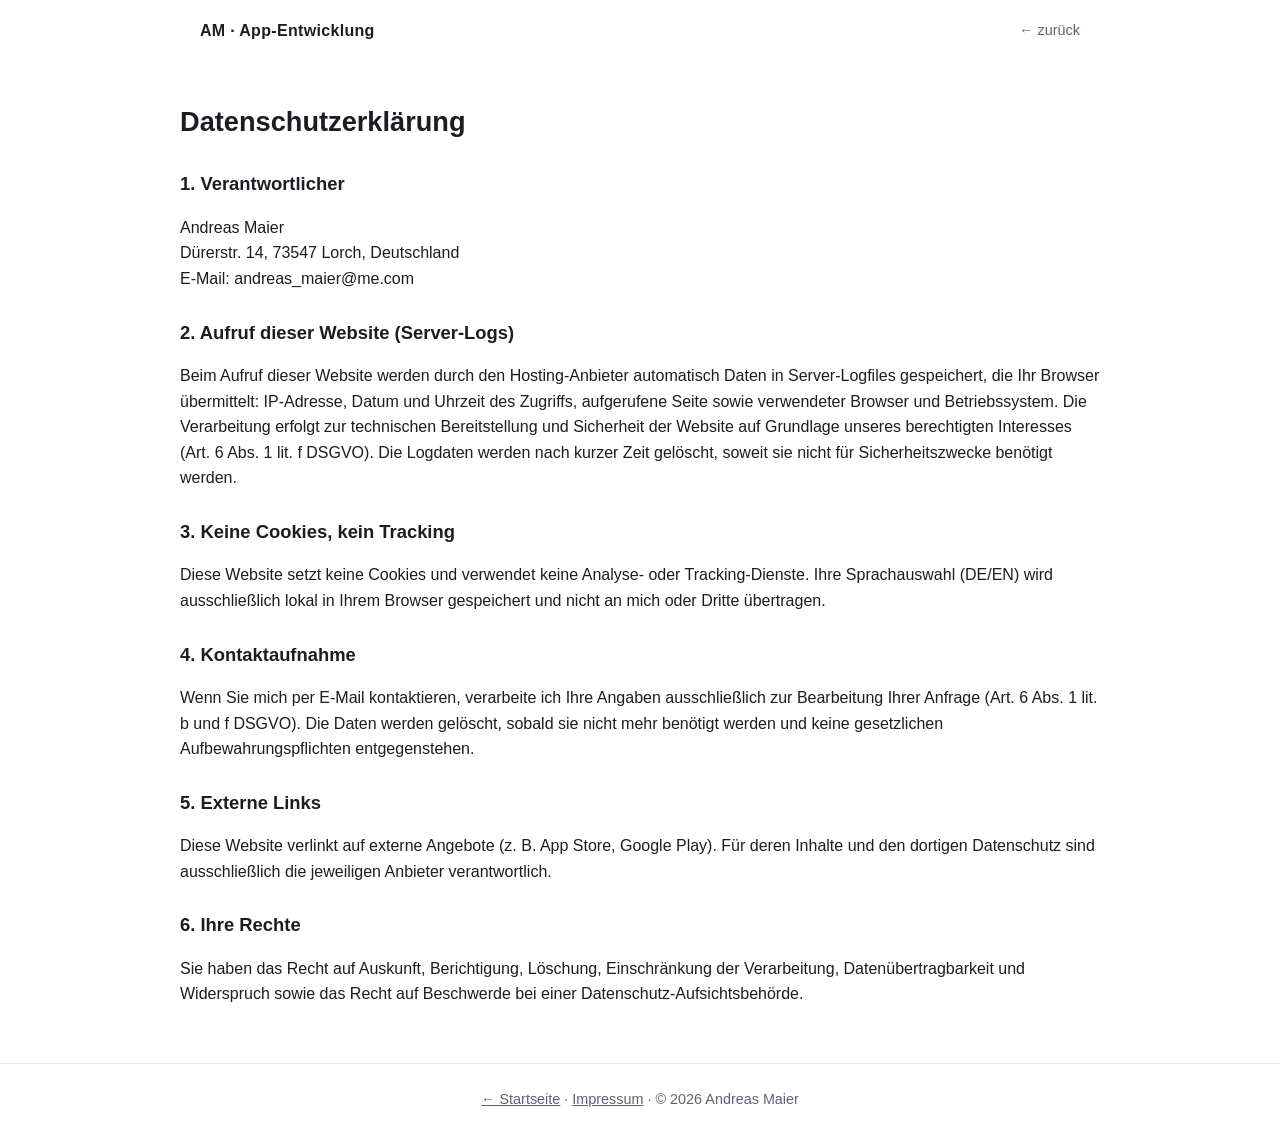
==== datenschutz.html @ e29073ba "Initial commit — build.amapps.app landing page Co-Authored-By: Claude Opus 4.8 <noreply@anthropic.co" ====
<!doctype html>
<html lang="de">
<head>
  <meta charset="utf-8">
  <meta name="viewport" content="width=device-width, initial-scale=1">
  <meta name="robots" content="noindex, nofollow">
  <title>Datenschutzerklärung — Andreas Maier</title>
  <link rel="stylesheet" href="styles.css">
</head>
<body>
  <header class="site-header">
    <span class="brand">AM · App-Entwicklung</span>
    <a class="back" href="index.html">← zurück</a>
  </header>

  <main class="wrap legal">
    <h1>Datenschutzerklärung</h1>

    <h2>1. Verantwortlicher</h2>
    <p>
      Andreas Maier<br>
      Dürerstr. 14, 73547 Lorch, Deutschland<br>
      E-Mail: andreas_maier@me.com
    </p>

    <h2>2. Aufruf dieser Website (Server-Logs)</h2>
    <p>Beim Aufruf dieser Website werden durch den Hosting-Anbieter automatisch Daten in Server-Logfiles
    gespeichert, die Ihr Browser übermittelt: IP-Adresse, Datum und Uhrzeit des Zugriffs, aufgerufene
    Seite sowie verwendeter Browser und Betriebssystem. Die Verarbeitung erfolgt zur technischen
    Bereitstellung und Sicherheit der Website auf Grundlage unseres berechtigten Interesses
    (Art. 6 Abs. 1 lit. f DSGVO). Die Logdaten werden nach kurzer Zeit gelöscht, soweit sie nicht für
    Sicherheitszwecke benötigt werden.</p>

    <h2>3. Keine Cookies, kein Tracking</h2>
    <p>Diese Website setzt keine Cookies und verwendet keine Analyse- oder Tracking-Dienste. Ihre
    Sprachauswahl (DE/EN) wird ausschließlich lokal in Ihrem Browser gespeichert und nicht an mich
    oder Dritte übertragen.</p>

    <h2>4. Kontaktaufnahme</h2>
    <p>Wenn Sie mich per E-Mail kontaktieren, verarbeite ich Ihre Angaben ausschließlich zur Bearbeitung
    Ihrer Anfrage (Art. 6 Abs. 1 lit. b und f DSGVO). Die Daten werden gelöscht, sobald sie nicht mehr
    benötigt werden und keine gesetzlichen Aufbewahrungspflichten entgegenstehen.</p>

    <h2>5. Externe Links</h2>
    <p>Diese Website verlinkt auf externe Angebote (z. B. App Store, Google Play). Für deren Inhalte und
    den dortigen Datenschutz sind ausschließlich die jeweiligen Anbieter verantwortlich.</p>

    <h2>6. Ihre Rechte</h2>
    <p>Sie haben das Recht auf Auskunft, Berichtigung, Löschung, Einschränkung der Verarbeitung,
    Datenübertragbarkeit und Widerspruch sowie das Recht auf Beschwerde bei einer
    Datenschutz-Aufsichtsbehörde.</p>
  </main>

  <footer class="site-footer">
    <a href="index.html">← Startseite</a> · <a href="impressum.html">Impressum</a> · © 2026 Andreas Maier
  </footer>
</body>
</html>
---- styles.css ----
:root{
  --bg:#ffffff; --bg-soft:#f5f7f9; --text:#1a1d21; --muted:#5b6470;
  --accent:#2563eb; --accent-ink:#ffffff; --border:#e6e8ec; --card:#ffffff;
  --radius:14px; --maxw:920px;
}
@media (prefers-color-scheme:dark){
  :root{ --bg:#0f1216; --bg-soft:#161b22; --text:#e9ecf1; --muted:#9aa4b2;
    --accent:#5b8def; --accent-ink:#0f1216; --border:#242b34; --card:#161b22; }
}
*{box-sizing:border-box}
html{scroll-behavior:smooth}
body{margin:0;font-family:-apple-system,BlinkMacSystemFont,"Segoe UI",Roboto,Helvetica,Arial,sans-serif;
  background:var(--bg);color:var(--text);line-height:1.6;-webkit-font-smoothing:antialiased}
a{color:var(--accent)}
.wrap{max-width:var(--maxw);margin:0 auto;padding:0 20px}

.site-header{display:flex;justify-content:space-between;align-items:center;
  max-width:var(--maxw);margin:0 auto;padding:18px 20px}
.brand{font-weight:700;letter-spacing:.02em}
.lang-switch button{background:none;border:1px solid var(--border);color:var(--muted);
  padding:5px 11px;border-radius:8px;cursor:pointer;font-size:.85rem;margin-left:6px}
.lang-switch button.active{background:var(--accent);color:var(--accent-ink);border-color:var(--accent)}
.site-header .back{text-decoration:none;color:var(--muted);font-size:.9rem}

.hero{text-align:center;padding:34px 20px 14px}
.hero .foto{width:132px;height:132px;border-radius:50%;object-fit:cover;
  border:3px solid var(--border);margin-bottom:22px}
.hero h1{font-size:2rem;margin:.15em 0;line-height:1.2}
.hero .sub{color:var(--muted);font-size:1.12rem;max-width:640px;margin:0 auto 26px}
.cta{display:inline-block;background:var(--accent);color:var(--accent-ink);text-decoration:none;
  padding:12px 26px;border-radius:10px;font-weight:600}
.cta:hover{opacity:.92}

section{padding:30px 0}
section h2{font-size:1.4rem;margin:0 0 18px;text-align:center}

.services ul{list-style:none;padding:0;margin:0;display:grid;
  grid-template-columns:repeat(auto-fit,minmax(240px,1fr));gap:12px}
.services li{background:var(--bg-soft);border:1px solid var(--border);
  border-radius:var(--radius);padding:15px 18px}

.approach{background:var(--bg-soft);border:1px solid var(--border);
  border-radius:var(--radius);padding:28px 24px;margin:8px 0;text-align:center}
.approach p{max-width:660px;margin:0 auto 18px;color:var(--muted)}
.tech{display:flex;flex-wrap:wrap;gap:8px;justify-content:center}
.tech span{background:var(--card);border:1px solid var(--border);border-radius:999px;
  padding:6px 14px;font-size:.9rem;font-weight:600}

.apps{display:grid;grid-template-columns:repeat(auto-fit,minmax(260px,1fr));gap:16px}
.app{background:var(--card);border:1px solid var(--border);border-radius:var(--radius);
  padding:20px;display:flex;flex-direction:column}
.app img{width:60px;height:60px;border-radius:14px;margin-bottom:12px}
.app h3{margin:0 0 6px}
.app p{color:var(--muted);font-size:.95rem;flex:1;margin:0 0 12px}
.app .stores{display:flex;flex-wrap:wrap;gap:12px}
.app .stores a{text-decoration:none;font-size:.9rem;font-weight:600}

.about p{max-width:680px;margin:0 auto 14px;color:var(--muted)}

.contact{text-align:center}
.contact p{color:var(--muted);max-width:560px;margin:0 auto 22px}

.site-footer{border-top:1px solid var(--border);padding:24px 20px;text-align:center;
  color:var(--muted);font-size:.9rem}
.site-footer a{color:var(--muted)}

.legal{padding:20px 0 40px}
.legal h1{font-size:1.7rem}
.legal h2{font-size:1.15rem;margin-top:26px}
.legal .note{margin-top:28px;padding:14px 16px;background:var(--bg-soft);
  border:1px solid var(--border);border-radius:10px;color:var(--muted);font-size:.92rem}

@media(max-width:560px){.hero h1{font-size:1.6rem}.site-header{flex-wrap:wrap;gap:10px}}
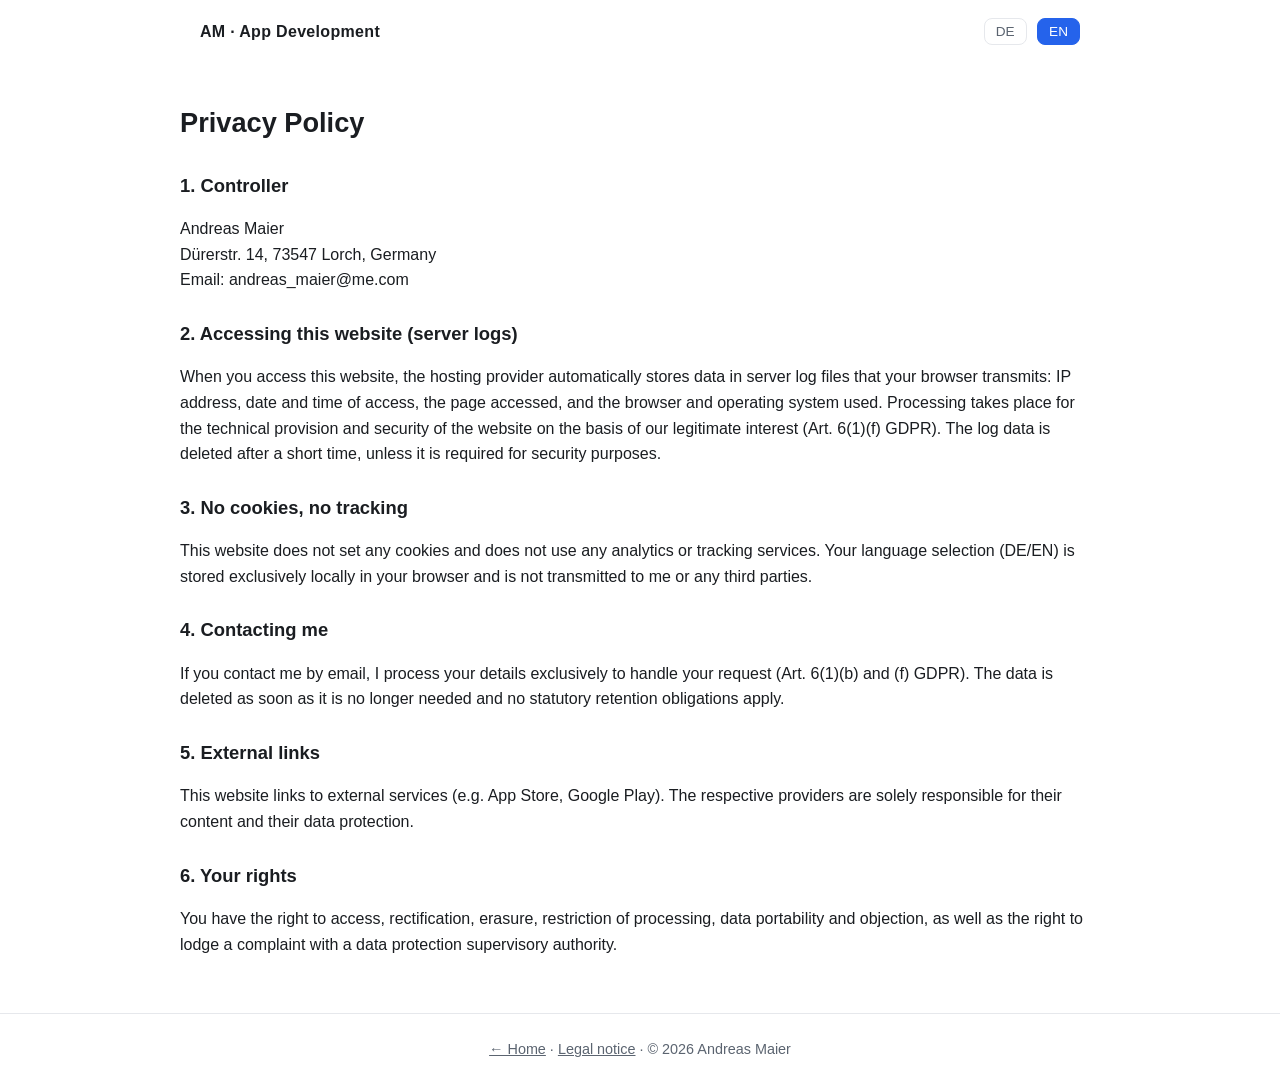
==== commit 783b13f8: "Impressum, Datenschutz und Logo-Label zweisprachig (DE/EN) Co-Authored-By: Claude Opus 4.8 <noreply@" ====
--- a/datenschutz.html
+++ b/datenschutz.html
@@ -4,55 +4,60 @@
   <meta charset="utf-8">
   <meta name="viewport" content="width=device-width, initial-scale=1">
   <meta name="robots" content="noindex, nofollow">
-  <title>Datenschutzerklärung — Andreas Maier</title>
+  <title>Datenschutz / Privacy — Andreas Maier</title>
   <link rel="stylesheet" href="styles.css">
 </head>
 <body>
   <header class="site-header">
-    <span class="brand">AM · App-Entwicklung</span>
-    <a class="back" href="index.html">← zurück</a>
+    <span class="brand" data-i18n="brand">AM · App-Entwicklung</span>
+    <div class="lang-switch" role="group" aria-label="Sprache / Language">
+      <button type="button" data-lang="de">DE</button>
+      <button type="button" data-lang="en">EN</button>
+    </div>
   </header>
 
   <main class="wrap legal">
-    <h1>Datenschutzerklärung</h1>
+    <h1 data-i18n="dp_title">Datenschutzerklärung</h1>
 
-    <h2>1. Verantwortlicher</h2>
-    <p>
+    <h2 data-i18n="dp1_h">1. Verantwortlicher</h2>
+    <p data-i18n-html="dp1_addr">
       Andreas Maier<br>
       Dürerstr. 14, 73547 Lorch, Deutschland<br>
       E-Mail: andreas_maier@me.com
     </p>
 
-    <h2>2. Aufruf dieser Website (Server-Logs)</h2>
-    <p>Beim Aufruf dieser Website werden durch den Hosting-Anbieter automatisch Daten in Server-Logfiles
+    <h2 data-i18n="dp2_h">2. Aufruf dieser Website (Server-Logs)</h2>
+    <p data-i18n="dp2_p">Beim Aufruf dieser Website werden durch den Hosting-Anbieter automatisch Daten in Server-Logfiles
     gespeichert, die Ihr Browser übermittelt: IP-Adresse, Datum und Uhrzeit des Zugriffs, aufgerufene
     Seite sowie verwendeter Browser und Betriebssystem. Die Verarbeitung erfolgt zur technischen
     Bereitstellung und Sicherheit der Website auf Grundlage unseres berechtigten Interesses
     (Art. 6 Abs. 1 lit. f DSGVO). Die Logdaten werden nach kurzer Zeit gelöscht, soweit sie nicht für
     Sicherheitszwecke benötigt werden.</p>
 
-    <h2>3. Keine Cookies, kein Tracking</h2>
-    <p>Diese Website setzt keine Cookies und verwendet keine Analyse- oder Tracking-Dienste. Ihre
+    <h2 data-i18n="dp3_h">3. Keine Cookies, kein Tracking</h2>
+    <p data-i18n="dp3_p">Diese Website setzt keine Cookies und verwendet keine Analyse- oder Tracking-Dienste. Ihre
     Sprachauswahl (DE/EN) wird ausschließlich lokal in Ihrem Browser gespeichert und nicht an mich
     oder Dritte übertragen.</p>
 
-    <h2>4. Kontaktaufnahme</h2>
-    <p>Wenn Sie mich per E-Mail kontaktieren, verarbeite ich Ihre Angaben ausschließlich zur Bearbeitung
+    <h2 data-i18n="dp4_h">4. Kontaktaufnahme</h2>
+    <p data-i18n="dp4_p">Wenn Sie mich per E-Mail kontaktieren, verarbeite ich Ihre Angaben ausschließlich zur Bearbeitung
     Ihrer Anfrage (Art. 6 Abs. 1 lit. b und f DSGVO). Die Daten werden gelöscht, sobald sie nicht mehr
     benötigt werden und keine gesetzlichen Aufbewahrungspflichten entgegenstehen.</p>
 
-    <h2>5. Externe Links</h2>
-    <p>Diese Website verlinkt auf externe Angebote (z. B. App Store, Google Play). Für deren Inhalte und
+    <h2 data-i18n="dp5_h">5. Externe Links</h2>
+    <p data-i18n="dp5_p">Diese Website verlinkt auf externe Angebote (z. B. App Store, Google Play). Für deren Inhalte und
     den dortigen Datenschutz sind ausschließlich die jeweiligen Anbieter verantwortlich.</p>
 
-    <h2>6. Ihre Rechte</h2>
-    <p>Sie haben das Recht auf Auskunft, Berichtigung, Löschung, Einschränkung der Verarbeitung,
+    <h2 data-i18n="dp6_h">6. Ihre Rechte</h2>
+    <p data-i18n="dp6_p">Sie haben das Recht auf Auskunft, Berichtigung, Löschung, Einschränkung der Verarbeitung,
     Datenübertragbarkeit und Widerspruch sowie das Recht auf Beschwerde bei einer
     Datenschutz-Aufsichtsbehörde.</p>
   </main>
 
   <footer class="site-footer">
-    <a href="index.html">← Startseite</a> · <a href="impressum.html">Impressum</a> · © 2026 Andreas Maier
+    <a href="index.html" data-i18n="footer_home">← Startseite</a> · <a href="impressum.html" data-i18n="footer_imprint">Impressum</a> · © 2026 Andreas Maier
   </footer>
+
+  <script src="app.js"></script>
 </body>
 </html>
